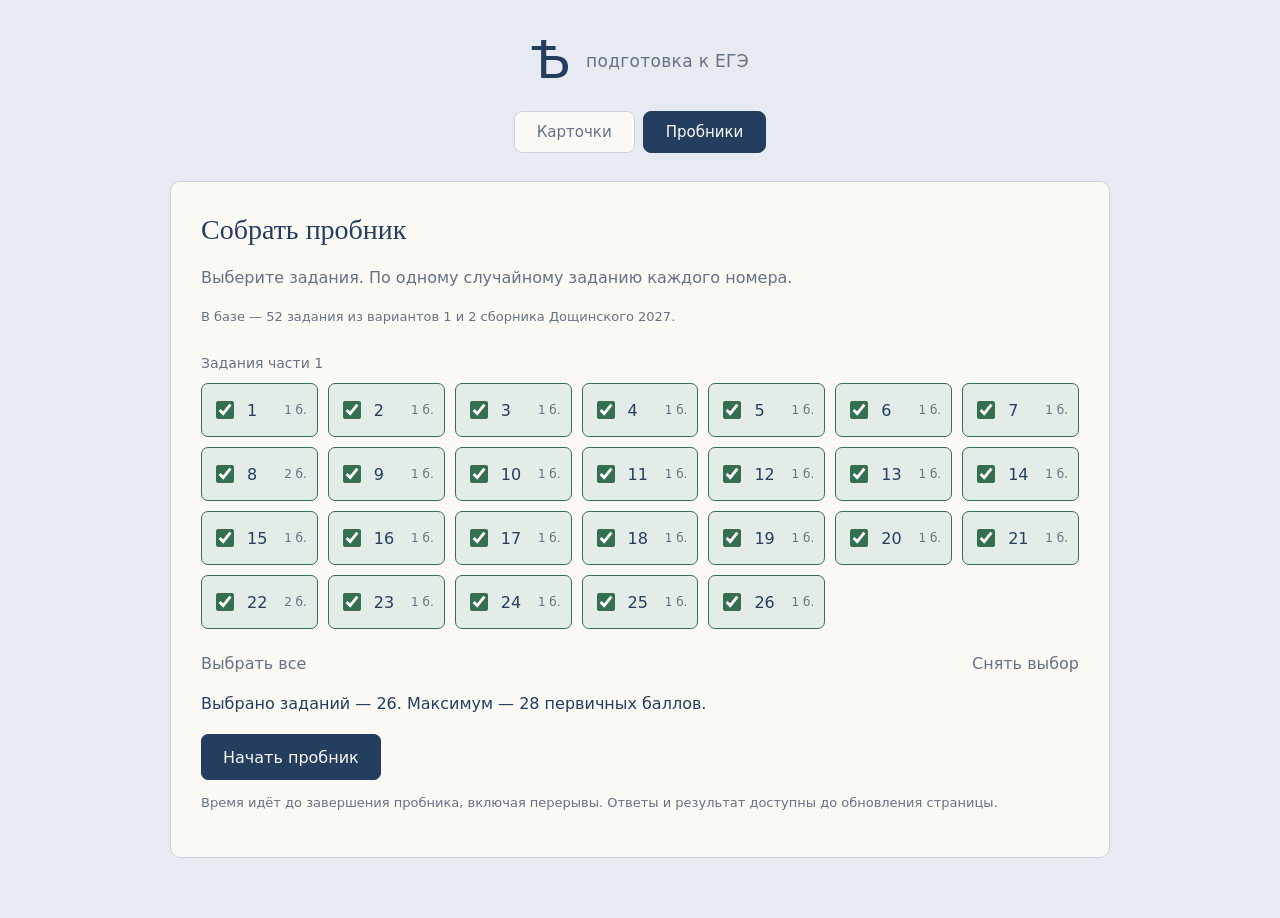
==== test/index.html @ a3c226ad "Добавить пробники: 52 задания, выбор номеров, таймеры и оценивание" ====
<!doctype html>
<html lang="ru">
<head>
<meta charset="utf-8"><meta name="viewport" content="width=device-width, initial-scale=1">
<meta name="theme-color" content="#e7eaf1"><title>Пробники — Ѣ</title>
<link rel="icon" href="../favicon.svg" type="image/svg+xml">
<link rel="stylesheet" href="../styles.css?v=mock1"><link rel="stylesheet" href="test.css?v=1">
<script defer src="../exam-config.js?v=1"></script><script defer src="bank.js?v=1"></script><script defer src="test.js?v=1"></script>
</head>
<body><main class="app exam-app">
<header><h1><span class="yat">Ѣ</span><span class="heading">подготовка к ЕГЭ</span></h1>
<nav class="mode-nav" aria-label="Режим тренировки"><a href="../">Карточки</a><a href="./" aria-current="page">Пробники</a></nav></header>
<section id="setup" class="exam-panel">
<h2>Собрать пробник</h2><p class="muted">Выберите задания. По одному случайному заданию каждого номера.</p>
<p class="source">В базе — 52 задания из вариантов 1 и 2 сборника Дощинского 2027.</p>
<fieldset><legend>Задания части 1</legend><div id="task-picker" class="task-picker"></div></fieldset>
<div class="selection-actions"><button id="select-all" class="quiet" type="button">Выбрать все</button><button id="clear-all" class="quiet" type="button">Снять выбор</button></div>
<p id="selection-summary" aria-live="polite"></p><button id="start" class="primary" type="button">Начать пробник</button>
<p class="muted fine">Время идёт до завершения пробника, включая перерывы. Ответы и результат доступны до обновления страницы.</p>
</section>
<section id="session" hidden>
<div class="exam-toolbar"><span>Общее время <strong id="total-time">00:00</strong></span><span>На задании <strong id="task-time">00:00</strong></span></div>
<nav id="task-nav" class="task-nav" aria-label="Задания пробника"></nav>
<article class="exam-panel" aria-labelledby="question-title">
<div class="question-heading"><h2 id="question-title" tabindex="-1"></h2><span id="weight" class="muted"></span></div>
<p id="source" class="source"></p>
<div id="passage" class="passage" hidden></div><div id="question" class="question"></div>
<label class="answer-label" for="answer">Ответ</label><input id="answer" type="text" autocomplete="off" autocapitalize="off" spellcheck="false" aria-describedby="answer-help"><p id="answer-help" class="muted fine"></p>
<div class="step-actions"><button id="previous" class="secondary" type="button">Назад</button><button id="next" class="primary" type="button">Далее</button></div>
</article>
<div class="finish-area"><button id="finish" class="secondary" type="button">Завершить пробник</button>
<div id="finish-confirm" class="exam-panel" hidden><p id="finish-message"></p><button id="confirm-finish" class="primary" type="button">Завершить и проверить</button> <button id="cancel-finish" class="quiet" type="button">Продолжить</button></div></div>
</section>
<section id="results" class="exam-panel" hidden aria-labelledby="result-title"><h2 id="result-title" tabindex="-1">Результат</h2>
<div id="result-summary" class="result-summary"></div><p id="conversion" class="muted"></p>
<div class="table-wrap"><table><caption>Ответы и время по заданиям</caption><thead><tr><th>№</th><th>Ваш ответ</th><th>Верный ответ</th><th>Баллы</th><th>Время</th></tr></thead><tbody id="result-rows"></tbody></table></div>
<button id="restart" class="primary" type="button">Новый пробник</button></section>
<noscript>Для прохождения пробника включите JavaScript.</noscript>
</main></body></html>
---- styles.css ----
:root{color-scheme:light;--bg:#e7eaf1;--paper:#faf9f4;--ink:#243e60;--muted:#657185;--line:#ccd1dc;--green:#34704f;--red:#a9372e}*{box-sizing:border-box}body{margin:0;background:var(--bg);color:var(--ink);font-family:system-ui,-apple-system,"Segoe UI",sans-serif;min-height:100svh}.app{width:min(820px,calc(100% - 40px));margin:0 auto;padding:35px 0 60px}header{text-align:center}h1{display:flex;justify-content:center;align-items:center;gap:15px;margin:0 0 24px;font-weight:400}.yat{font-family:Georgia,"Times New Roman",serif;font-size:52px;line-height:1}.heading{font-size:17px;letter-spacing:.02em;color:var(--muted)}nav{display:flex;justify-content:center;gap:7px;flex-wrap:wrap}button{font:inherit;cursor:pointer;-webkit-tap-highlight-color:transparent}nav button{border:1px solid transparent;background:transparent;padding:9px 12px;border-radius:7px;color:var(--muted);font-size:14px;white-space:nowrap}nav button[aria-pressed=true]{background:var(--paper);border-color:var(--line);color:var(--ink);box-shadow:0 2px 5px #243e6008}button:focus-visible{outline:3px solid #738ba7;outline-offset:4px}.scores{display:flex;align-items:center;justify-content:center;gap:24px;background:var(--paper);border:2px solid var(--line);border-radius:7px;width:fit-content;margin:30px auto 40px;padding:12px 26px;color:var(--muted);font-size:23px}.scores strong{font-family:Georgia,serif;font-size:38px;font-weight:400;margin-right:9px;color:var(--green)}.scores span:last-child strong{color:var(--red)}.scores i{height:36px;width:2px;background:var(--line)}.ticket{position:relative;background:var(--paper);border:2px solid var(--line);border-radius:7px;box-shadow:0 20px 35px #243e6014,0 3px 7px #243e600a}.exercise{min-height:330px;display:flex;flex-direction:column;align-items:center;justify-content:center;padding:40px 35px 24px;text-align:center}.word{font-family:Georgia,"Times New Roman",serif;font-size:clamp(30px,5.5vw,56px);line-height:1.3;overflow-wrap:anywhere;max-width:100%}.word.long{font-size:clamp(25px,4vw,40px)}.context{font-size:18px;line-height:1.5;color:var(--muted);max-width:610px;margin-top:12px;white-space:pre-line}.context:empty{display:none}.options{display:flex;justify-content:center;flex-wrap:wrap;gap:13px;margin-top:28px;max-width:100%}.option{min-width:64px;min-height:64px;padding:7px 17px;border:2px solid #a9afba;border-radius:50%;background:transparent;color:var(--ink);font-family:Georgia,serif;font-size:31px;transition:background .12s,border-color .12s;overflow-wrap:anywhere;max-width:100%}.option.phrase{border-radius:9px;font-family:inherit;font-size:18px;min-height:51px;padding:10px 18px}.option:not(:disabled):hover{background:#e9edf3;border-color:#7e8fa6}.option:disabled{cursor:default}.option.right{background:#e1eee5;border-color:var(--green);color:var(--green)}.option.wrong{background:#f5e3e1;border-color:var(--red);color:var(--red)}.feedback{height:29px;margin-top:23px;font-size:19px;font-weight:600;color:var(--green)}.feedback.error{color:var(--red)}mark{background:none;color:var(--green);padding:0}.mistakes mark{color:var(--red)}footer{border-top:2px dashed var(--line);margin:0 45px;padding:21px 0;display:flex;justify-content:space-between;align-items:center;color:var(--muted);font-size:16px}footer:before,footer:after{content:"";position:absolute;background:var(--bg);width:27px;height:27px;border-radius:50%;bottom:58px}footer:before{left:-15px}footer:after{right:-15px}.quiet{color:var(--muted);border:0;background:none;padding:5px 0}.quiet:hover{color:var(--ink)}.mistakes{text-align:center;margin-top:48px}.mistakes h2{font-size:21px;font-weight:400;color:var(--muted);margin:0 0 23px}.empty{color:#8993a1;font-size:14px}ul{padding:0;list-style:none;margin:0;display:grid;gap:19px}li .mistake-word{font-family:Georgia,serif;font-size:29px;overflow-wrap:anywhere}li small{display:block;color:var(--muted);font-size:14px;line-height:1.5;margin:5px auto 0;max-width:620px}.planned .word{font-family:inherit;font-size:25px;color:var(--muted)}[hidden]{display:none!important}@media(max-width:520px){.app{width:calc(100% - 30px);padding-top:24px}h1{margin-bottom:20px}.yat{font-size:43px}.heading{font-size:15px}nav{gap:3px}nav button{padding:9px 10px;font-size:13px}.scores{margin:25px auto 28px;font-size:18px;gap:18px;padding:10px 18px}.scores strong{font-size:31px;margin-right:5px}.scores i{height:30px}.exercise{padding:32px 19px 20px;min-height:310px}.context{font-size:16px}.option{min-width:59px;min-height:59px;font-size:28px}.option.phrase{font-size:16px}.options{gap:10px}.feedback{font-size:17px}footer{margin:0 27px;font-size:14px;padding:18px 0}footer:before,footer:after{bottom:52px}.mistakes{margin-top:35px}.mistakes h2{font-size:18px}}@media(prefers-reduced-motion:reduce){*{transition:none!important}}


.instruction{font-size:14px;line-height:1.4;color:var(--muted);margin-bottom:16px}
.word.sentence,.word.sentence.long{font-size:clamp(25px,3.5vw,36px);line-height:1.5;overflow-wrap:anywhere}
@media(max-width:520px){.instruction{font-size:13px}.word.sentence,.word.sentence.long{font-size:25px}}

@media(max-width:520px){.word.sentence,.word.sentence.long{font-size:clamp(20px,5.6vw,25px);line-height:1.35}.exercise{min-width:0}.word.sentence{width:100%;text-wrap:pretty}}

.exercise { container-type: inline-size; }
.word.stress-word {
  display: flex;
  align-items: center;
  justify-content: center;
  font-size: min(52px, calc(96cqi / var(--units)));
  white-space: nowrap;
}
.stress-word .vowel {
  flex: none;
  min-width: 0;
  min-height: 0;
  width: 1.45em;
  height: 1.45em;
  padding: 0;
  font: inherit;
  line-height: 1;
}

.rule-toggle {display:inline-grid;place-items:center;vertical-align:middle;min-width:44px;min-height:44px;padding:0;border:0;background:transparent;color:var(--muted);font:22px/1 system-ui;cursor:pointer}
.rule-toggle:focus-visible {outline:2px solid currentColor;border-radius:50%}
.rule-note {margin:4px auto 12px;max-width:44ch;color:var(--muted);font:16px/1.45 system-ui;overflow-wrap:anywhere}
.rule-note[hidden] {display:none}

.rule-note { white-space: pre-line; }

.word.punctuation-word {
  font-size: clamp(23px, 3.6vw, 31px);
  line-height: 2.1;
  text-align: center;
  overflow-wrap: normal;
}
.punctuation-word .punct-slot {
  display: inline-flex;
  align-items: center;
  justify-content: center;
  vertical-align: middle;
  width: 44px;
  height: 44px;
  min-width: 44px;
  min-height: 44px;
  padding: 0 0 6px;
  font: 30px/1 Georgia, serif;
  color: var(--muted);
}
.punct-slot.selected:not(:disabled) { background: #e9edf3; border-color: #7e8fa6; color: var(--ink); }
.check-answer {
  margin-top: 22px;
  padding: 12px 27px;
  border: 1px solid var(--line);
  border-radius: 8px;
  background: var(--ink);
  color: var(--paper);
  font-size: 16px;
}
.check-answer:disabled { opacity: .55; cursor: default; }
@media (max-width: 520px) {
  .word.punctuation-word { font-size: 23px; line-height: 2.3; }
}


.mode-nav{margin:0 auto 25px;gap:8px}.mode-nav a{padding:11px 22px;border:1px solid var(--line);border-radius:8px;text-decoration:none;color:var(--muted);background:var(--paper);font-size:15px}.mode-nav a[aria-current=page]{color:var(--paper);background:var(--ink);border-color:var(--ink)}
---- test/test.css ----
.exam-app{width:min(940px,calc(100% - 32px))}.exam-panel{margin-top:28px;background:var(--paper);border:1px solid var(--line);border-radius:10px;padding:30px}.exam-panel h2{font:400 28px/1.25 Georgia,serif;margin:0 0 18px}.muted,.source{color:var(--muted);line-height:1.6}.fine,.source{font-size:13px}.source{margin:0 0 20px}fieldset{border:0;padding:0;margin:28px 0 0}legend{font-size:14px;color:var(--muted);padding:0;margin-bottom:12px}.task-picker{display:grid;grid-template-columns:repeat(auto-fill,minmax(105px,1fr));gap:10px}.task-choice{display:flex;align-items:center;gap:10px;border:1px solid var(--line);border-radius:7px;padding:14px 10px;cursor:pointer}.task-choice:has(input:checked){background:#e4ece7;border-color:var(--green)}.task-choice input{width:18px;height:18px;accent-color:var(--green)}.task-choice small{color:var(--muted);margin-left:auto;font-size:12px}.task-choice:has(input:disabled){opacity:.45;cursor:default}.selection-actions,.step-actions{display:flex;gap:20px;justify-content:space-between;margin-top:20px}.primary,.secondary{border:1px solid var(--ink);border-radius:7px;padding:12px 21px;font:inherit;min-height:46px}.primary{background:var(--ink);color:var(--paper)}.secondary{background:transparent;color:var(--ink)}button:disabled{opacity:.4;cursor:default}.exam-toolbar{display:flex;justify-content:space-between;gap:12px;flex-wrap:wrap;margin:28px 0 18px;color:var(--muted);font-size:14px}.exam-toolbar strong{color:var(--ink);font-variant-numeric:tabular-nums;margin-left:6px}.task-nav{justify-content:flex-start}.task-nav button{min-width:42px;min-height:42px;border-color:var(--line)}.task-nav button.answered{color:var(--green);border-bottom:3px solid var(--green)}.task-nav button[aria-current=step]{background:var(--ink);color:var(--paper)}.question-heading{display:flex;justify-content:space-between;gap:12px;align-items:baseline}.question-heading .muted{white-space:nowrap;font-size:14px}.question,.passage{white-space:pre-wrap;overflow-wrap:anywhere;font-size:18px;line-height:1.7}.passage{font-family:Georgia,serif;background:#e7eaf166;border-left:3px solid var(--line);padding:18px;margin-bottom:24px}.question{margin-bottom:28px}.answer-label{display:block;margin-bottom:10px}#answer{width:min(100%,420px);padding:12px 14px;border:1px solid var(--line);border-radius:6px;background:transparent;color:var(--ink);font:20px system-ui}input:focus-visible,a:focus-visible{outline:3px solid #738ba7;outline-offset:3px}.finish-area{text-align:center;margin:24px 0}.result-summary{font-size:22px;line-height:1.7}.table-wrap{overflow-x:auto;margin:25px 0}table{width:100%;border-collapse:collapse;text-align:left;font-size:14px}caption{text-align:left;font-size:16px;margin-bottom:14px}th,td{padding:13px 8px;border-bottom:1px solid var(--line);vertical-align:top;overflow-wrap:anywhere}td small{display:block;color:var(--muted);font-size:11px;max-width:160px}.score-full{color:var(--green)}.score-zero{color:var(--red)}.score-partial{color:#936319}th{font-weight:500}#selection-summary{min-height:24px}@media(max-width:520px){.exam-panel{padding:20px 16px}.exam-panel h2{font-size:25px}.question,.passage{font-size:16px}.passage{padding:12px}.task-picker{grid-template-columns:repeat(4,1fr);gap:7px}.task-choice{padding:12px 6px;gap:5px;flex-wrap:wrap}.task-choice small{display:none}.result-summary{font-size:19px}th,td{padding:10px 5px;font-size:12px}}
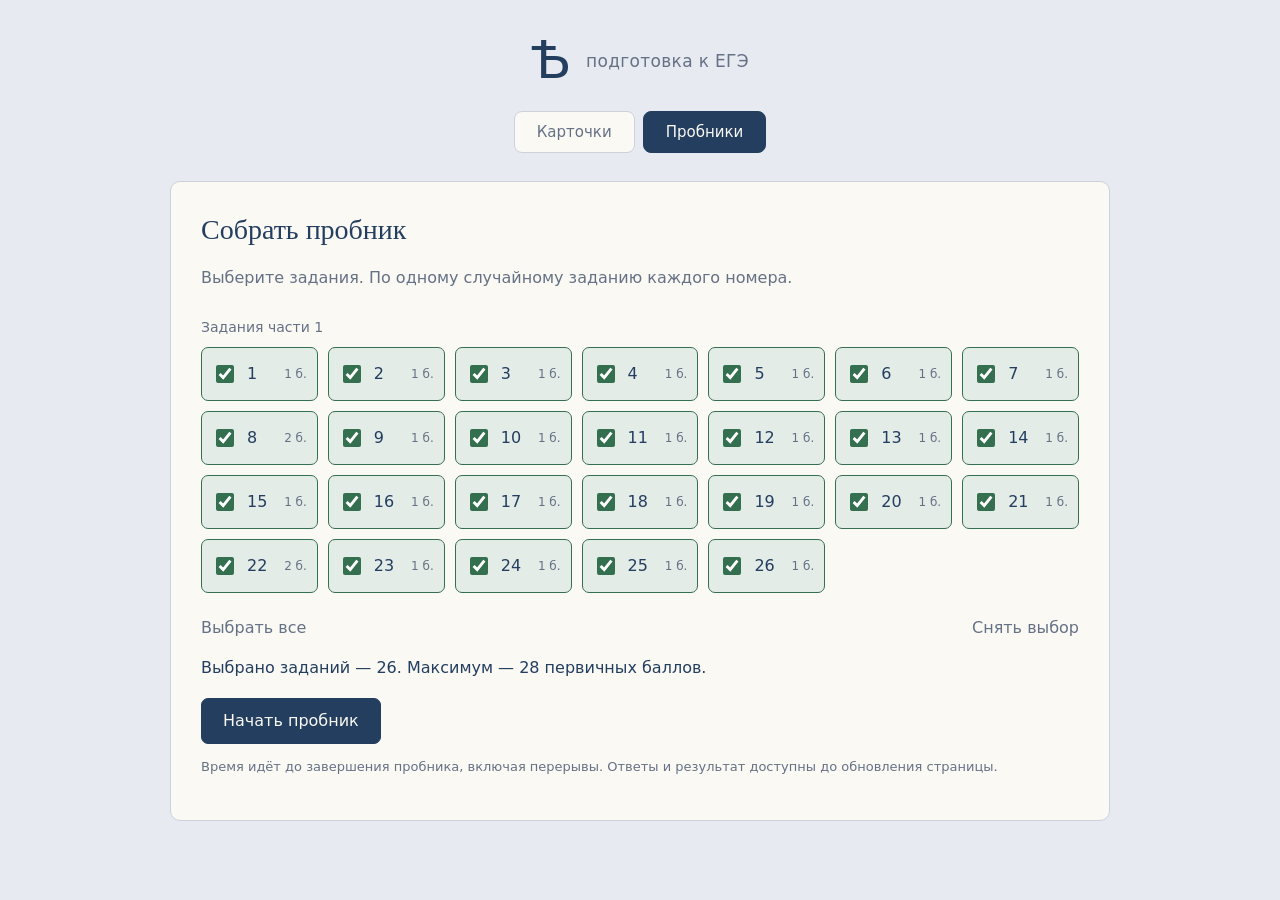
==== commit 0e9b2ba3: "Add stable question IDs, expandable exam review, and adapted flashcards" ====
--- a/test/index.html
+++ b/test/index.html
@@ -4,15 +4,15 @@
 <meta charset="utf-8"><meta name="viewport" content="width=device-width, initial-scale=1">
 <meta name="theme-color" content="#e7eaf1"><title>Пробники — Ѣ</title>
 <link rel="icon" href="../favicon.svg" type="image/svg+xml">
-<link rel="stylesheet" href="../styles.css?v=mock1"><link rel="stylesheet" href="test.css?v=1">
-<script defer src="../exam-config.js?v=1"></script><script defer src="bank.js?v=1"></script><script defer src="test.js?v=1"></script>
+<link rel="stylesheet" href="../styles.css?v=mock1"><link rel="stylesheet" href="test.css?v=2">
+<script defer src="../exam-config.js?v=2"></script><script defer src="bank.js?v=2"></script><script defer src="test.js?v=2"></script>
 </head>
 <body><main class="app exam-app">
 <header><h1><span class="yat">Ѣ</span><span class="heading">подготовка к ЕГЭ</span></h1>
 <nav class="mode-nav" aria-label="Режим тренировки"><a href="../">Карточки</a><a href="./" aria-current="page">Пробники</a></nav></header>
 <section id="setup" class="exam-panel">
 <h2>Собрать пробник</h2><p class="muted">Выберите задания. По одному случайному заданию каждого номера.</p>
-<p class="source">В базе — 52 задания из вариантов 1 и 2 сборника Дощинского 2027.</p>
+
 <fieldset><legend>Задания части 1</legend><div id="task-picker" class="task-picker"></div></fieldset>
 <div class="selection-actions"><button id="select-all" class="quiet" type="button">Выбрать все</button><button id="clear-all" class="quiet" type="button">Снять выбор</button></div>
 <p id="selection-summary" aria-live="polite"></p><button id="start" class="primary" type="button">Начать пробник</button>
@@ -37,3 +37,4 @@
 <button id="restart" class="primary" type="button">Новый пробник</button></section>
 <noscript>Для прохождения пробника включите JavaScript.</noscript>
 </main></body></html>
+
--- a/test/test.css
+++ b/test/test.css
@@ -1 +1,4 @@
 .exam-app{width:min(940px,calc(100% - 32px))}.exam-panel{margin-top:28px;background:var(--paper);border:1px solid var(--line);border-radius:10px;padding:30px}.exam-panel h2{font:400 28px/1.25 Georgia,serif;margin:0 0 18px}.muted,.source{color:var(--muted);line-height:1.6}.fine,.source{font-size:13px}.source{margin:0 0 20px}fieldset{border:0;padding:0;margin:28px 0 0}legend{font-size:14px;color:var(--muted);padding:0;margin-bottom:12px}.task-picker{display:grid;grid-template-columns:repeat(auto-fill,minmax(105px,1fr));gap:10px}.task-choice{display:flex;align-items:center;gap:10px;border:1px solid var(--line);border-radius:7px;padding:14px 10px;cursor:pointer}.task-choice:has(input:checked){background:#e4ece7;border-color:var(--green)}.task-choice input{width:18px;height:18px;accent-color:var(--green)}.task-choice small{color:var(--muted);margin-left:auto;font-size:12px}.task-choice:has(input:disabled){opacity:.45;cursor:default}.selection-actions,.step-actions{display:flex;gap:20px;justify-content:space-between;margin-top:20px}.primary,.secondary{border:1px solid var(--ink);border-radius:7px;padding:12px 21px;font:inherit;min-height:46px}.primary{background:var(--ink);color:var(--paper)}.secondary{background:transparent;color:var(--ink)}button:disabled{opacity:.4;cursor:default}.exam-toolbar{display:flex;justify-content:space-between;gap:12px;flex-wrap:wrap;margin:28px 0 18px;color:var(--muted);font-size:14px}.exam-toolbar strong{color:var(--ink);font-variant-numeric:tabular-nums;margin-left:6px}.task-nav{justify-content:flex-start}.task-nav button{min-width:42px;min-height:42px;border-color:var(--line)}.task-nav button.answered{color:var(--green);border-bottom:3px solid var(--green)}.task-nav button[aria-current=step]{background:var(--ink);color:var(--paper)}.question-heading{display:flex;justify-content:space-between;gap:12px;align-items:baseline}.question-heading .muted{white-space:nowrap;font-size:14px}.question,.passage{white-space:pre-wrap;overflow-wrap:anywhere;font-size:18px;line-height:1.7}.passage{font-family:Georgia,serif;background:#e7eaf166;border-left:3px solid var(--line);padding:18px;margin-bottom:24px}.question{margin-bottom:28px}.answer-label{display:block;margin-bottom:10px}#answer{width:min(100%,420px);padding:12px 14px;border:1px solid var(--line);border-radius:6px;background:transparent;color:var(--ink);font:20px system-ui}input:focus-visible,a:focus-visible{outline:3px solid #738ba7;outline-offset:3px}.finish-area{text-align:center;margin:24px 0}.result-summary{font-size:22px;line-height:1.7}.table-wrap{overflow-x:auto;margin:25px 0}table{width:100%;border-collapse:collapse;text-align:left;font-size:14px}caption{text-align:left;font-size:16px;margin-bottom:14px}th,td{padding:13px 8px;border-bottom:1px solid var(--line);vertical-align:top;overflow-wrap:anywhere}td small{display:block;color:var(--muted);font-size:11px;max-width:160px}.score-full{color:var(--green)}.score-zero{color:var(--red)}.score-partial{color:#936319}th{font-weight:500}#selection-summary{min-height:24px}@media(max-width:520px){.exam-panel{padding:20px 16px}.exam-panel h2{font-size:25px}.question,.passage{font-size:16px}.passage{padding:12px}.task-picker{grid-template-columns:repeat(4,1fr);gap:7px}.task-choice{padding:12px 6px;gap:5px;flex-wrap:wrap}.task-choice small{display:none}.result-summary{font-size:19px}th,td{padding:10px 5px;font-size:12px}}
+
+
+.review-question{min-width:230px;text-align:left;white-space:pre-wrap;overflow-wrap:anywhere;padding:12px 0}.review-question .question{font-size:17px;margin-bottom:20px}.review-explanation{border-top:1px dashed var(--border,#ccd1dc);padding-top:16px;line-height:1.6}.review-question strong{font-weight:600}
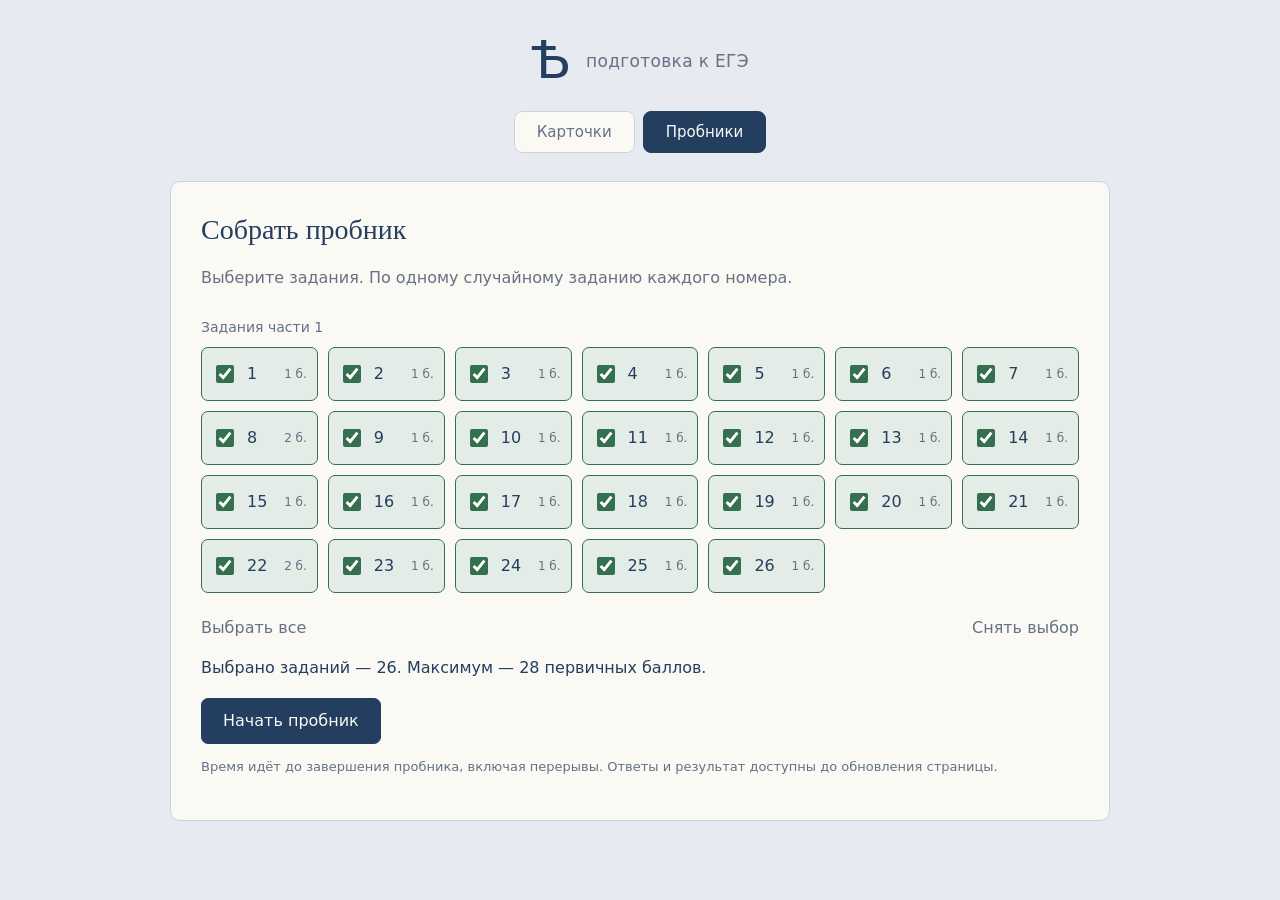
==== commit e91abf21: "Prepare password-protected Django admin, automatic content IDs and host deployment" ====
--- a/test/index.html
+++ b/test/index.html
@@ -4,8 +4,8 @@
 <meta charset="utf-8"><meta name="viewport" content="width=device-width, initial-scale=1">
 <meta name="theme-color" content="#e7eaf1"><title>Пробники — Ѣ</title>
 <link rel="icon" href="../favicon.svg" type="image/svg+xml">
-<link rel="stylesheet" href="../styles.css?v=mock1"><link rel="stylesheet" href="test.css?v=2">
-<script defer src="../exam-config.js?v=2"></script><script defer src="bank.js?v=2"></script><script defer src="test.js?v=2"></script>
+<link rel="stylesheet" href="../styles.css?v=mock1"><link rel="stylesheet" href="test.css?v=3">
+<script defer src="../exam-config.js?v=2"></script><script defer src="bank.js?v=2"></script><script defer src="../content.js?v=1"></script><script defer src="test.js?v=admin1"></script>
 </head>
 <body><main class="app exam-app">
 <header><h1><span class="yat">Ѣ</span><span class="heading">подготовка к ЕГЭ</span></h1>
--- a/test/test.css
+++ b/test/test.css
@@ -2,3 +2,9 @@
 
 
 .review-question{min-width:230px;text-align:left;white-space:pre-wrap;overflow-wrap:anywhere;padding:12px 0}.review-question .question{font-size:17px;margin-bottom:20px}.review-explanation{border-top:1px dashed var(--border,#ccd1dc);padding-top:16px;line-height:1.6}.review-question strong{font-weight:600}
+
+/* Разбор: компактное условие и заметный ответ. */
+.review-question .question{font-size:14px;line-height:1.6;margin-bottom:16px}
+.review-answer{font:400 28px/1.4 Georgia,serif;color:var(--green);margin:22px 0 12px}
+.review-explanation{font-size:20px;line-height:1.55;margin:12px 0 18px;padding-top:16px}
+@media(max-width:520px){.review-question .question{font-size:13px}.review-answer{font-size:25px}.review-explanation{font-size:18px}}
